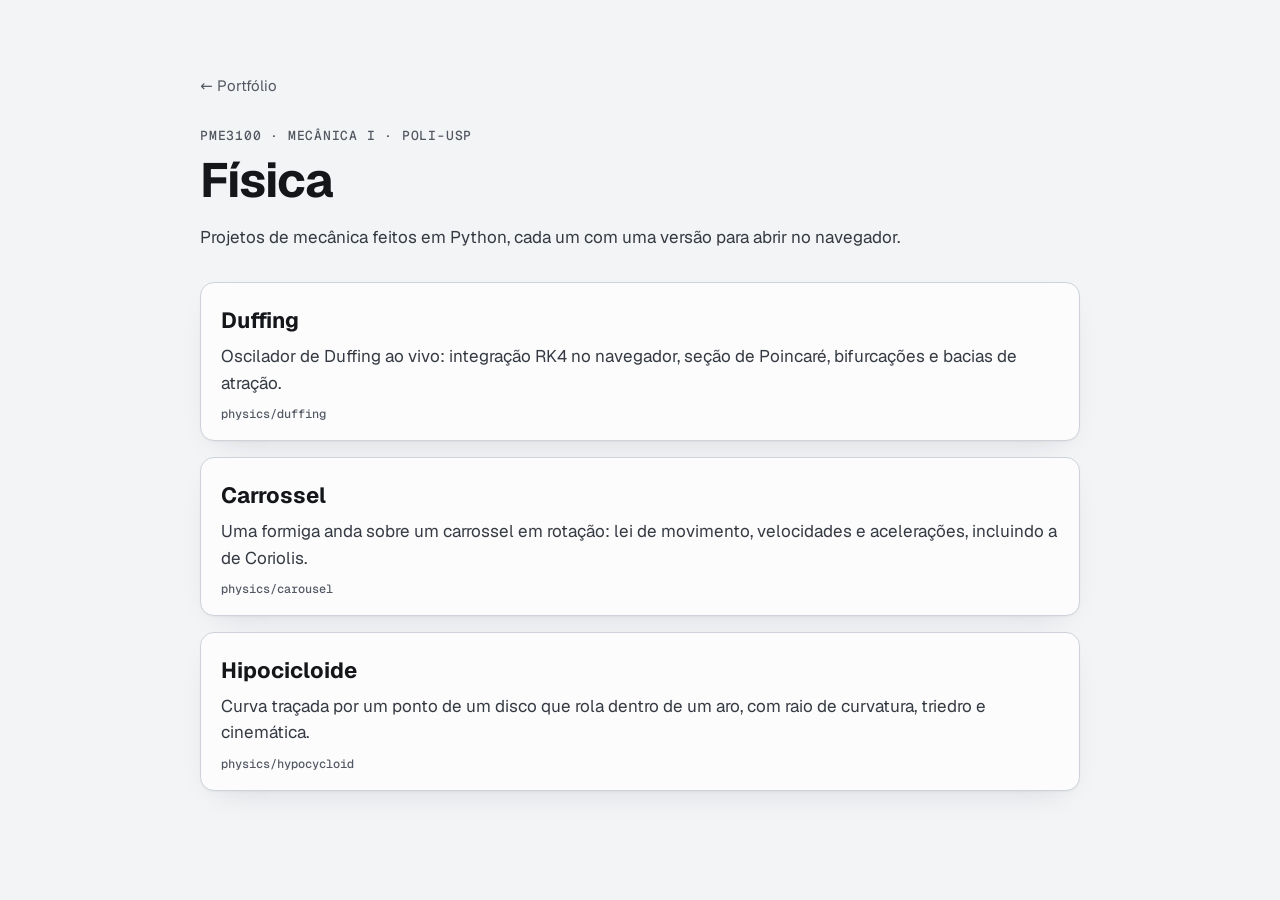
==== docs/index.html @ 505a6988 "physics: projetos de mecânica vindos de algorithms/pme3100 e openfields Copia os três projetos de PM" ====
<!doctype html>
<html lang="pt-BR">
<head>
  <meta charset="utf-8">
  <meta name="viewport" content="width=device-width, initial-scale=1">
  <title>Física | Vinicius Castelli</title>
  <meta name="description" content="Projetos de mecânica da Escola Politécnica da USP: oscilador de Duffing, carrossel com Coriolis e hipocicloide.">
  <link rel="stylesheet" href="assets/site.css">
</head>
<body>
  <main>
    <a class="back" href="https://castlelli.github.io/">← Portfólio</a>
    <p class="eyebrow">PME3100 · Mecânica I · Poli-USP</p>
    <h1>Física</h1>
    <p>Projetos de mecânica feitos em Python, cada um com uma versão para abrir no navegador.</p>
    <ul class="cards">
      <li><a class="panel" href="duffing/">
        <h2>Duffing</h2>
        <p>Oscilador de Duffing ao vivo: integração RK4 no navegador, seção de Poincaré, bifurcações e bacias de atração.</p>
        <p class="tag">physics/duffing</p>
      </a></li>
      <li><a class="panel" href="carousel/">
        <h2>Carrossel</h2>
        <p>Uma formiga anda sobre um carrossel em rotação: lei de movimento, velocidades e acelerações, incluindo a de Coriolis.</p>
        <p class="tag">physics/carousel</p>
      </a></li>
      <li><a class="panel" href="hypocycloid/">
        <h2>Hipocicloide</h2>
        <p>Curva traçada por um ponto de um disco que rola dentro de um aro, com raio de curvatura, triedro e cinemática.</p>
        <p class="tag">physics/hypocycloid</p>
      </a></li>
    </ul>
  </main>
</body>
</html>
---- docs/assets/site.css ----
/* Shared look for the physics index and simple project pages; palette and type follow the Duffing site. */
@font-face { font-family: "Geist"; src: url("fonts/geist.woff2") format("woff2"); font-weight: 100 900; font-display: swap; }
@font-face { font-family: "Geist Mono"; src: url("fonts/geist-mono.woff2") format("woff2"); font-weight: 100 900; font-display: swap; }
:root {
  color-scheme: light dark;
  --bg: #f3f4f6; --surface: #fcfcfd; --line: #cfd3d9;
  --ink: #14161a; --ink-2: #353a42; --ink-3: #525862; --accent: #2a78d6;
  --shadow: 0 1px 2px rgba(20,24,40,.04), 0 12px 32px -18px rgba(20,24,40,.18);
}
@media (prefers-color-scheme: dark) {
  :root { --bg: #0c0e12; --surface: #13161b; --line: #323842; --ink: #ecebe7; --ink-2: #d2d3cf; --ink-3: #a9adb4; --accent: #3987e5;
          --shadow: 0 18px 40px -24px rgba(0,0,0,.7); }
}
* { box-sizing: border-box; }
body { margin: 0; background: var(--bg); color: var(--ink); font: 17px/1.55 "Geist", ui-sans-serif, system-ui, sans-serif; }
main { width: min(880px, 100% - 2 * clamp(16px, 4vw, 48px)); margin: 0 auto; padding: clamp(32px, 6vw, 72px) 0 64px; }
.eyebrow { font: 500 13px/1 "Geist Mono", ui-monospace, monospace; letter-spacing: .06em; text-transform: uppercase; color: var(--ink-3); margin: 0 0 12px; }
h1 { font-size: clamp(32px, 5vw, 48px); line-height: 1.1; letter-spacing: -.02em; margin: 0 0 16px; }
h2 { font-size: 22px; margin: 40px 0 12px; }
p, li { color: var(--ink-2); }
a { color: var(--accent); }
.back { display: inline-block; margin-bottom: 32px; color: var(--ink-3); text-decoration: none; font-size: 15px; }
.back:hover { color: var(--ink); }
.panel { background: var(--surface); border: 1px solid var(--line); border-radius: 14px; box-shadow: var(--shadow); padding: 20px; }
.cards { list-style: none; padding: 0; margin: 32px 0 0; display: grid; gap: 16px; }
.cards a { display: block; text-decoration: none; color: inherit; transition: border-color .15s; }
.cards a:hover { border-color: var(--ink-3); }
.cards h2 { margin: 0 0 6px; color: var(--ink); }
.cards p { margin: 0; }
.cards .tag { font: 500 12px/1 "Geist Mono", ui-monospace, monospace; color: var(--ink-3); margin-top: 12px; }
figure { margin: 32px 0; }
figure img { display: block; width: 100%; height: auto; border-radius: 9px; background: #fff; }
figcaption { font-size: 14px; color: var(--ink-3); margin-top: 10px; }
.actions { display: flex; flex-wrap: wrap; gap: 10px; margin-top: 24px; }
.button { display: inline-block; padding: 10px 18px; border-radius: 999px; border: 1px solid var(--line); background: var(--surface); color: var(--ink); text-decoration: none; font-size: 15px; }
.button:hover { border-color: var(--ink-3); }
code, .mono { font-family: "Geist Mono", ui-monospace, monospace; font-size: .92em; }
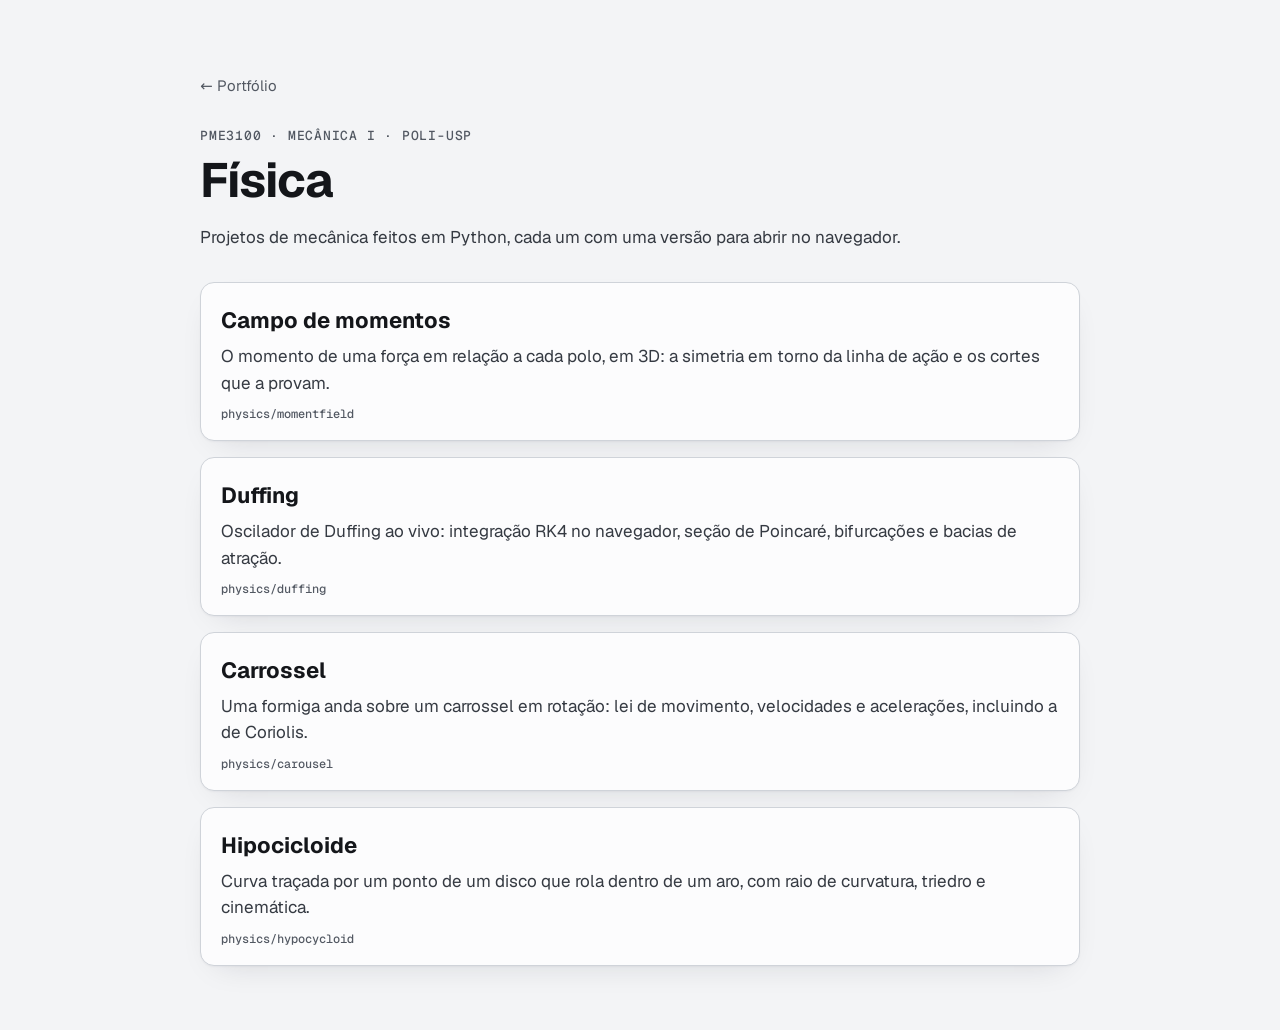
==== commit 8f29e32f: "Add live site for Optativa 1 (moment field) at physics/momentfield Rename openfields to momentfield " ====
--- a/docs/index.html
+++ b/docs/index.html
@@ -4,7 +4,7 @@
   <meta charset="utf-8">
   <meta name="viewport" content="width=device-width, initial-scale=1">
   <title>Física | Vinicius Castelli</title>
-  <meta name="description" content="Projetos de mecânica da Escola Politécnica da USP: oscilador de Duffing, carrossel com Coriolis e hipocicloide.">
+  <meta name="description" content="Projetos de mecânica da Escola Politécnica da USP: campo de momentos de uma força, oscilador de Duffing, carrossel com Coriolis e hipocicloide.">
   <link rel="stylesheet" href="assets/site.css">
 </head>
 <body>
@@ -14,6 +14,11 @@
     <h1>Física</h1>
     <p>Projetos de mecânica feitos em Python, cada um com uma versão para abrir no navegador.</p>
     <ul class="cards">
+      <li><a class="panel" href="momentfield/">
+        <h2>Campo de momentos</h2>
+        <p>O momento de uma força em relação a cada polo, em 3D: a simetria em torno da linha de ação e os cortes que a provam.</p>
+        <p class="tag">physics/momentfield</p>
+      </a></li>
       <li><a class="panel" href="duffing/">
         <h2>Duffing</h2>
         <p>Oscilador de Duffing ao vivo: integração RK4 no navegador, seção de Poincaré, bifurcações e bacias de atração.</p>
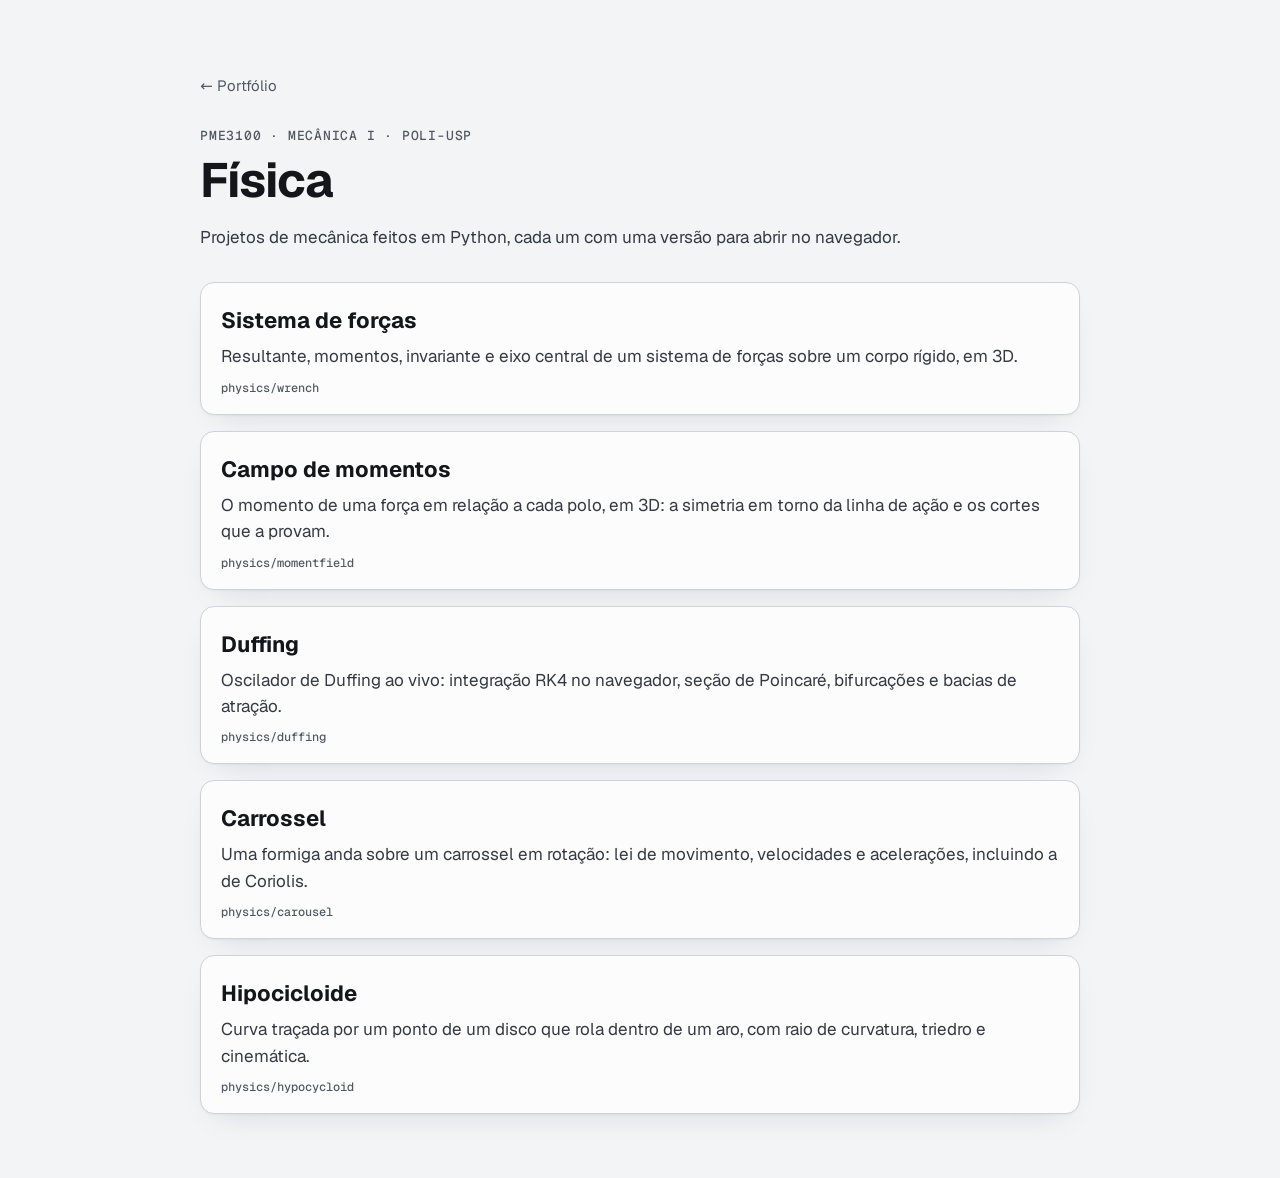
==== commit 0b56457c: "Add force system reduction (Optativa 2) with live site at physics/wrench New wrench/ project: given " ====
--- a/docs/index.html
+++ b/docs/index.html
@@ -4,7 +4,7 @@
   <meta charset="utf-8">
   <meta name="viewport" content="width=device-width, initial-scale=1">
   <title>Física | Vinicius Castelli</title>
-  <meta name="description" content="Projetos de mecânica da Escola Politécnica da USP: campo de momentos de uma força, oscilador de Duffing, carrossel com Coriolis e hipocicloide.">
+  <meta name="description" content="Projetos de mecânica da Escola Politécnica da USP: campo de momentos de uma força, redução de sistemas de forças, oscilador de Duffing, carrossel com Coriolis e hipocicloide.">
   <link rel="stylesheet" href="assets/site.css">
 </head>
 <body>
@@ -14,6 +14,11 @@
     <h1>Física</h1>
     <p>Projetos de mecânica feitos em Python, cada um com uma versão para abrir no navegador.</p>
     <ul class="cards">
+      <li><a class="panel" href="wrench/">
+        <h2>Sistema de forças</h2>
+        <p>Resultante, momentos, invariante e eixo central de um sistema de forças sobre um corpo rígido, em 3D.</p>
+        <p class="tag">physics/wrench</p>
+      </a></li>
       <li><a class="panel" href="momentfield/">
         <h2>Campo de momentos</h2>
         <p>O momento de uma força em relação a cada polo, em 3D: a simetria em torno da linha de ação e os cortes que a provam.</p>
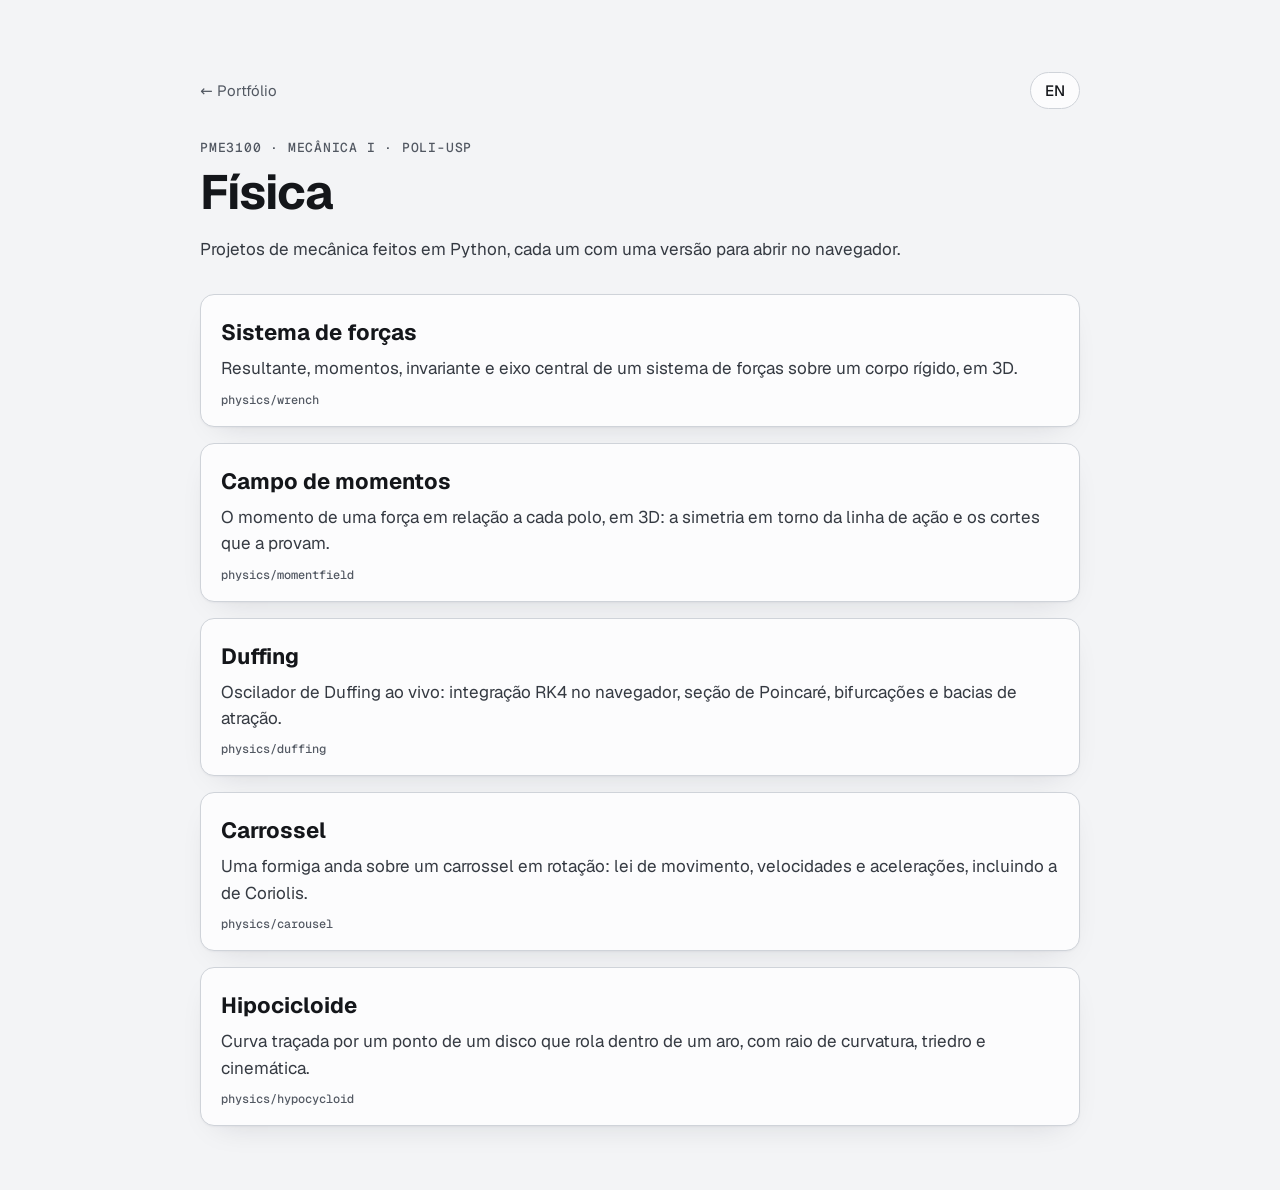
==== commit 7e579a87: "Bring the current carousel and hypocycloid sites from algorithms; English index The first copy was t" ====
--- a/docs/index.html
+++ b/docs/index.html
@@ -5,11 +5,16 @@
   <meta name="viewport" content="width=device-width, initial-scale=1">
   <title>Física | Vinicius Castelli</title>
   <meta name="description" content="Projetos de mecânica da Escola Politécnica da USP: campo de momentos de uma força, redução de sistemas de forças, oscilador de Duffing, carrossel com Coriolis e hipocicloide.">
+  <link rel="alternate" hreflang="pt-BR" href="https://castlelli.github.io/physics/">
+  <link rel="alternate" hreflang="en" href="https://castlelli.github.io/physics/en/">
   <link rel="stylesheet" href="assets/site.css">
 </head>
 <body>
   <main>
-    <a class="back" href="https://castlelli.github.io/">← Portfólio</a>
+    <div class="topbar">
+      <a class="back" href="https://castlelli.github.io/pt/">← Portfólio</a>
+      <a class="lang" href="en/" hreflang="en" lang="en" aria-label="English">EN</a>
+    </div>
     <p class="eyebrow">PME3100 · Mecânica I · Poli-USP</p>
     <h1>Física</h1>
     <p>Projetos de mecânica feitos em Python, cada um com uma versão para abrir no navegador.</p>
@@ -29,12 +34,12 @@
         <p>Oscilador de Duffing ao vivo: integração RK4 no navegador, seção de Poincaré, bifurcações e bacias de atração.</p>
         <p class="tag">physics/duffing</p>
       </a></li>
-      <li><a class="panel" href="carousel/">
+      <li><a class="panel" href="carousel/?lang=pt">
         <h2>Carrossel</h2>
         <p>Uma formiga anda sobre um carrossel em rotação: lei de movimento, velocidades e acelerações, incluindo a de Coriolis.</p>
         <p class="tag">physics/carousel</p>
       </a></li>
-      <li><a class="panel" href="hypocycloid/">
+      <li><a class="panel" href="hypocycloid/?lang=pt">
         <h2>Hipocicloide</h2>
         <p>Curva traçada por um ponto de um disco que rola dentro de um aro, com raio de curvatura, triedro e cinemática.</p>
         <p class="tag">physics/hypocycloid</p>
--- a/docs/assets/site.css
+++ b/docs/assets/site.css
@@ -35,3 +35,7 @@
 .button { display: inline-block; padding: 10px 18px; border-radius: 999px; border: 1px solid var(--line); background: var(--surface); color: var(--ink); text-decoration: none; font-size: 15px; }
 .button:hover { border-color: var(--ink-3); }
 code, .mono { font-family: "Geist Mono", ui-monospace, monospace; font-size: .92em; }
+.topbar { display: flex; align-items: center; justify-content: space-between; margin-bottom: 32px; }
+.topbar .back { margin-bottom: 0; }
+.lang { padding: 6px 14px; border: 1px solid var(--line); border-radius: 999px; background: var(--surface); color: var(--ink); text-decoration: none; font-size: 15px; font-weight: 500; }
+.lang:hover { border-color: var(--ink-3); }
